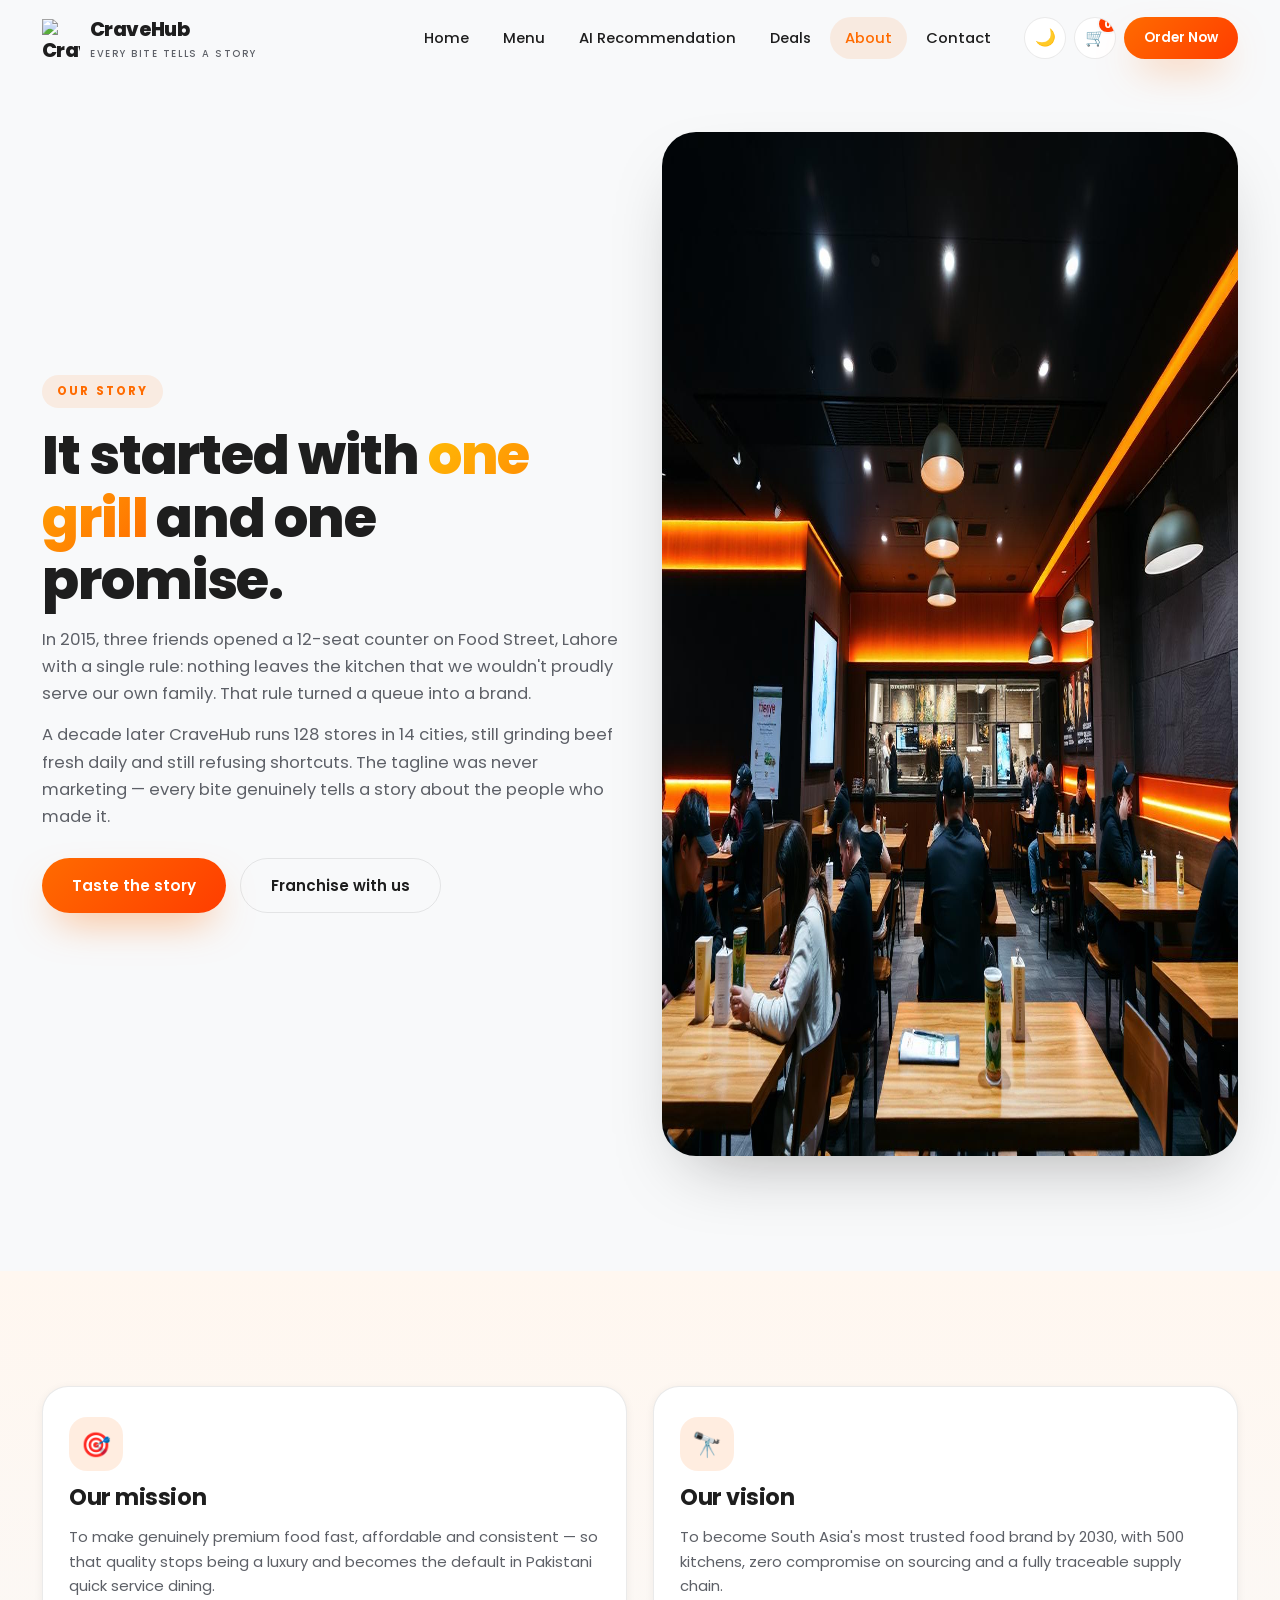
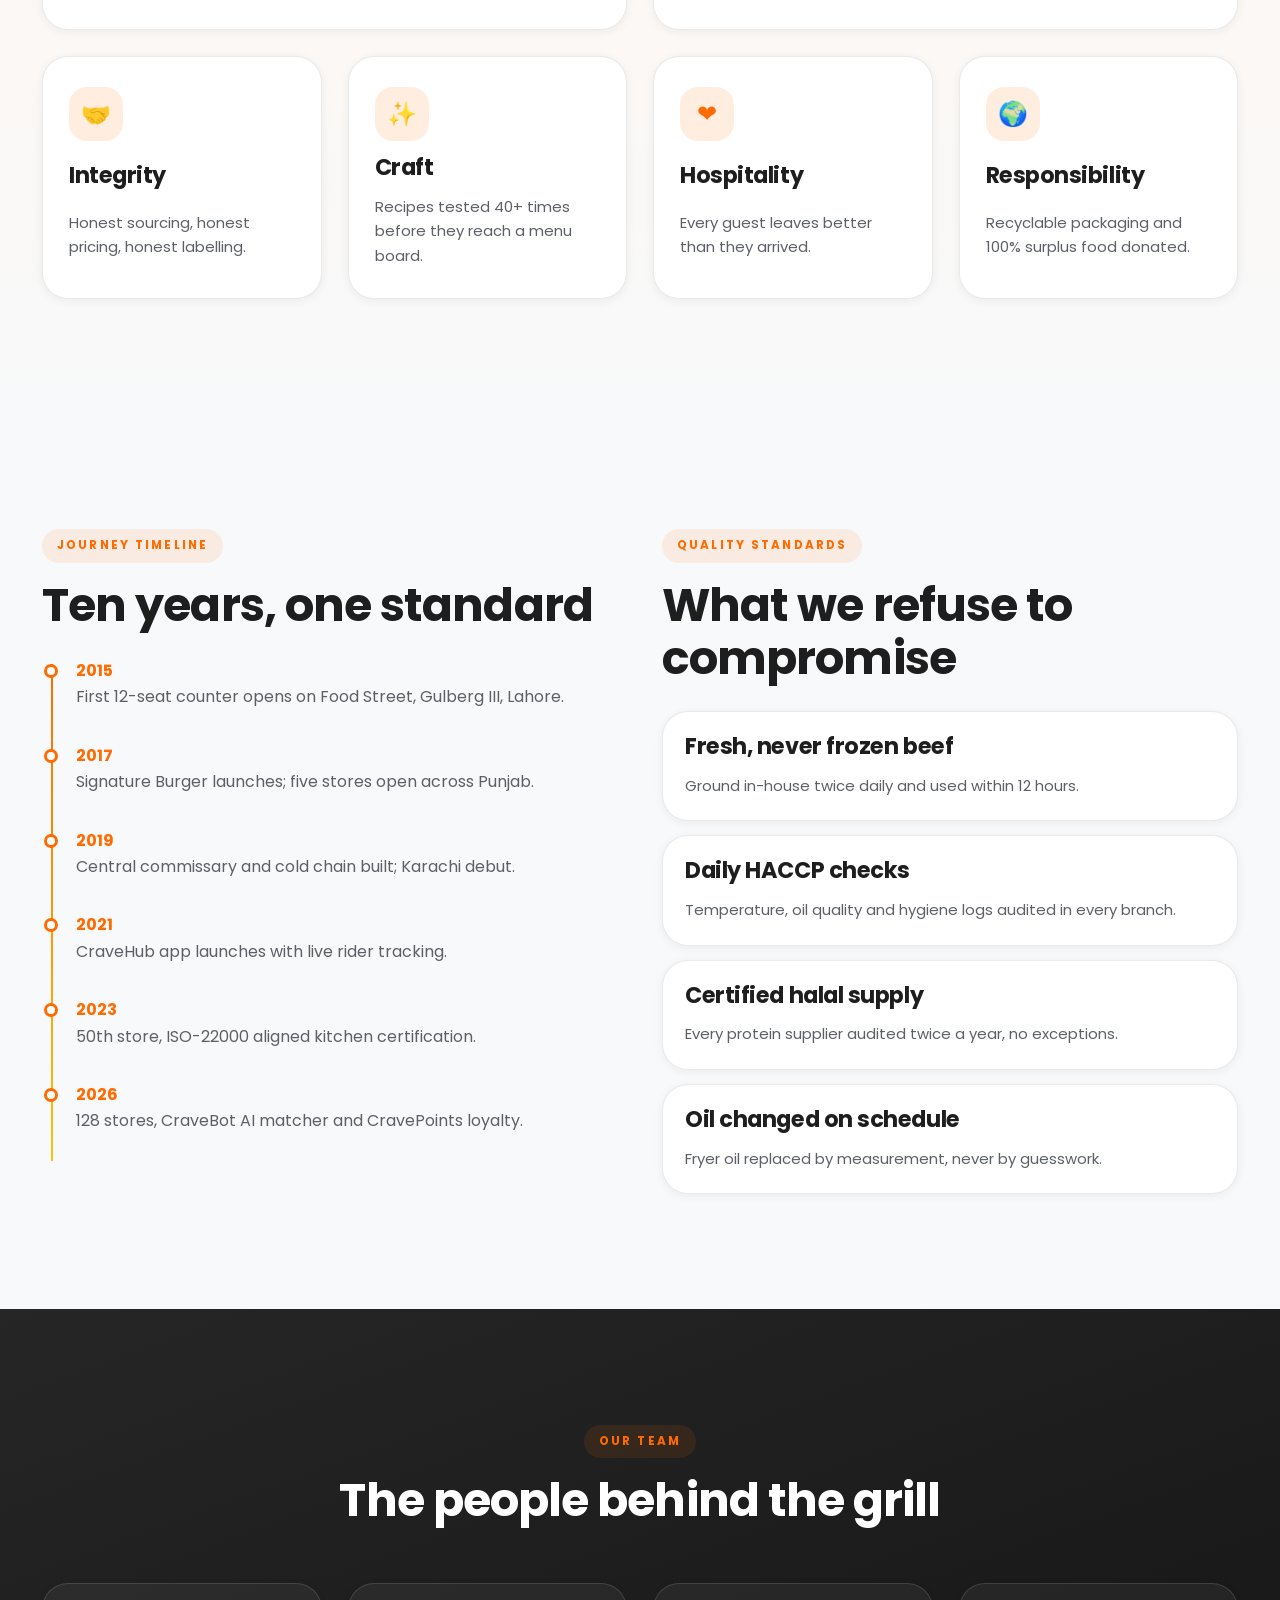
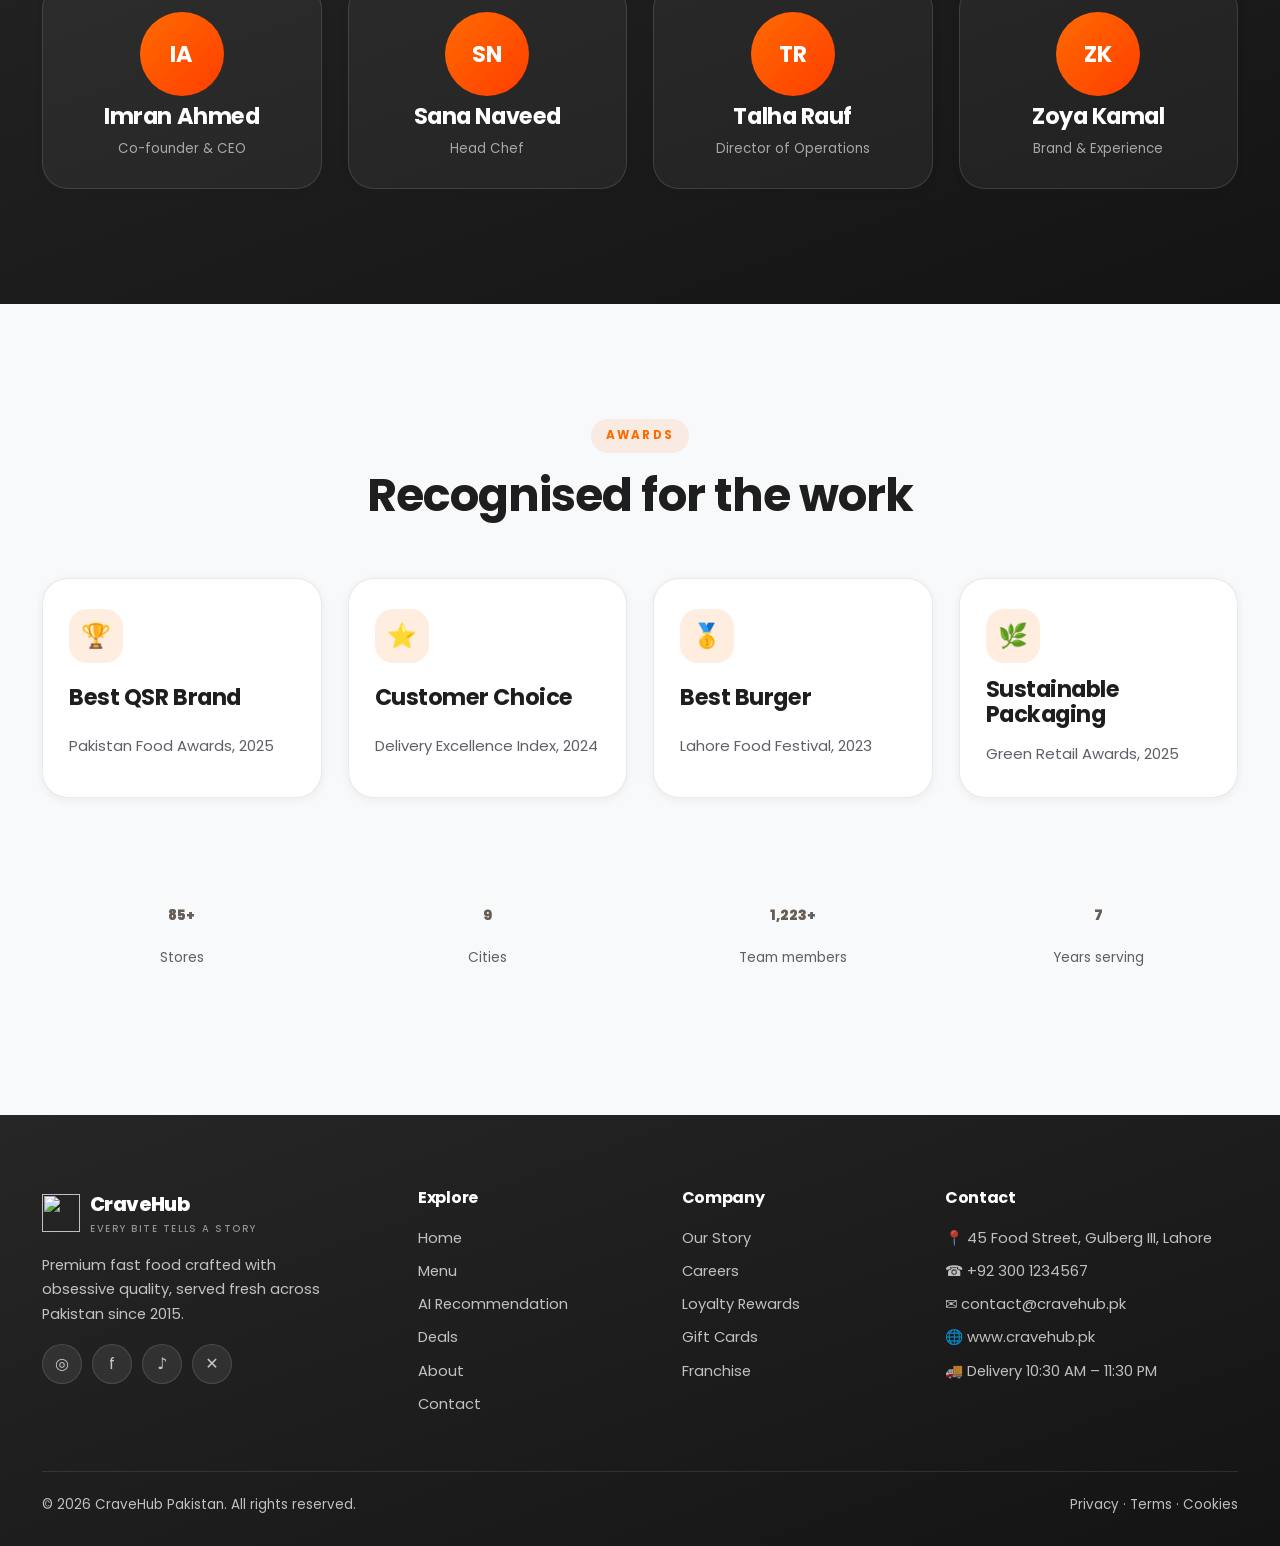
==== public/cravehub/about.html @ 2e431881 "Work in progress" ====
<!DOCTYPE html>
<html lang="en" data-theme="light">
<head>
<meta charset="utf-8">
<meta name="viewport" content="width=device-width, initial-scale=1">
<title>About CraveHub — Our Story, Mission and Team</title>
<meta name="description" content="From one Lahore kitchen in 2015 to 128 stores nationwide. Discover the CraveHub story, mission, core values, leadership team, milestones and quality standards.">
<meta name="theme-color" content="#FF6B00">
<meta property="og:title" content="About CraveHub — Every Bite Tells a Story">
<meta property="og:description" content="The people, standards and milestones behind Pakistan's premium fast-food brand.">
<meta property="og:type" content="website">
<meta name="twitter:card" content="summary_large_image">
<link rel="icon" href="img/logo.png" type="image/png">
<link rel="preconnect" href="https://fonts.googleapis.com">
<link rel="preconnect" href="https://fonts.gstatic.com" crossorigin>
<link href="https://fonts.googleapis.com/css2?family=Poppins:wght@300;400;500;600;700;800&display=swap" rel="stylesheet">
<link rel="stylesheet" href="style.css">
</head>
<body>
<a class="skip-link" href="#main">Skip to content</a>
<div class="loader" id="loader"><div style="display:grid;place-items:center"><img class="loader__logo" src="img/logo.png" alt="CraveHub" width="76" height="76"><div class="loader__bar"><i></i></div><p class="loader__txt">Our story</p></div></div>

<header id="site-header"></header>

<main id="main">
  <section class="section" style="padding-top:calc(var(--nav-h) + 56px)">
    <div class="container">
      <div class="grid grid-2" style="align-items:center;gap:44px">
        <div class="reveal">
          <span class="eyebrow">Our story</span>
          <h1 style="font-size:clamp(2.1rem,4.6vw,3.4rem)">It started with <span class="text-grad">one grill</span> and one promise.</h1>
          <p class="sec-sub">In 2015, three friends opened a 12-seat counter on Food Street, Lahore with a single rule: nothing leaves the kitchen that we wouldn't proudly serve our own family. That rule turned a queue into a brand.</p>
          <p class="sec-sub">A decade later CraveHub runs 128 stores in 14 cities, still grinding beef fresh daily and still refusing shortcuts. The tagline was never marketing — every bite genuinely tells a story about the people who made it.</p>
          <div class="hero__cta" style="margin-top:28px">
            <a class="btn btn--primary" href="menu.html">Taste the story</a>
            <a class="btn btn--ghost" href="contact.html">Franchise with us</a>
          </div>
        </div>
        <div class="reveal" data-delay="1"><img src="img/store.jpg" alt="CraveHub restaurant interior in Lahore" loading="lazy" width="1536" height="1024" style="border-radius:var(--r-xl);box-shadow:var(--shadow-lg)"></div>
      </div>
    </div>
  </section>

  <section class="section section--tint">
    <div class="container">
      <div class="grid grid-2">
        <article class="card feature reveal"><span class="icon-box">🎯</span><h3>Our mission</h3><p>To make genuinely premium food fast, affordable and consistent — so that quality stops being a luxury and becomes the default in Pakistani quick service dining.</p></article>
        <article class="card feature reveal" data-delay="1"><span class="icon-box">🔭</span><h3>Our vision</h3><p>To become South Asia's most trusted food brand by 2030, with 500 kitchens, zero compromise on sourcing and a fully traceable supply chain.</p></article>
      </div>
      <div class="grid grid-4" style="margin-top:26px">
        <article class="card feature reveal"><span class="icon-box">🤝</span><h3>Integrity</h3><p>Honest sourcing, honest pricing, honest labelling.</p></article>
        <article class="card feature reveal" data-delay="1"><span class="icon-box">✨</span><h3>Craft</h3><p>Recipes tested 40+ times before they reach a menu board.</p></article>
        <article class="card feature reveal" data-delay="2"><span class="icon-box">❤️</span><h3>Hospitality</h3><p>Every guest leaves better than they arrived.</p></article>
        <article class="card feature reveal" data-delay="3"><span class="icon-box">🌍</span><h3>Responsibility</h3><p>Recyclable packaging and 100% surplus food donated.</p></article>
      </div>
    </div>
  </section>

  <section class="section">
    <div class="container">
      <div class="grid grid-2" style="gap:44px">
        <div class="reveal">
          <span class="eyebrow">Journey timeline</span>
          <h2>Ten years, one standard</h2>
          <ul class="timeline" style="margin-top:26px">
            <li><b>2015</b><p style="color:var(--text-soft)">First 12-seat counter opens on Food Street, Gulberg III, Lahore.</p></li>
            <li><b>2017</b><p style="color:var(--text-soft)">Signature Burger launches; five stores open across Punjab.</p></li>
            <li><b>2019</b><p style="color:var(--text-soft)">Central commissary and cold chain built; Karachi debut.</p></li>
            <li><b>2021</b><p style="color:var(--text-soft)">CraveHub app launches with live rider tracking.</p></li>
            <li><b>2023</b><p style="color:var(--text-soft)">50th store, ISO-22000 aligned kitchen certification.</p></li>
            <li><b>2026</b><p style="color:var(--text-soft)">128 stores, CraveBot AI matcher and CravePoints loyalty.</p></li>
          </ul>
        </div>
        <div class="reveal" data-delay="1">
          <span class="eyebrow">Quality standards</span>
          <h2>What we refuse to compromise</h2>
          <div class="grid" style="margin-top:26px;gap:14px">
            <div class="card feature" style="padding:22px"><h3>Fresh, never frozen beef</h3><p>Ground in-house twice daily and used within 12 hours.</p></div>
            <div class="card feature" style="padding:22px"><h3>Daily HACCP checks</h3><p>Temperature, oil quality and hygiene logs audited in every branch.</p></div>
            <div class="card feature" style="padding:22px"><h3>Certified halal supply</h3><p>Every protein supplier audited twice a year, no exceptions.</p></div>
            <div class="card feature" style="padding:22px"><h3>Oil changed on schedule</h3><p>Fryer oil replaced by measurement, never by guesswork.</p></div>
          </div>
        </div>
      </div>
    </div>
  </section>

  <section class="section section--dark">
    <div class="container">
      <div class="sec-head reveal"><span class="eyebrow">Our team</span><h2 style="color:#fff">The people behind the grill</h2></div>
      <div class="grid grid-4">
        <article class="card team-card reveal" style="background:rgba(255,255,255,0.05);border-color:rgba(255,255,255,0.12);color:#fff"><span class="avatar">IA</span><h3>Imran Ahmed</h3><small style="color:rgba(255,255,255,0.6)">Co-founder & CEO</small></article>
        <article class="card team-card reveal" data-delay="1" style="background:rgba(255,255,255,0.05);border-color:rgba(255,255,255,0.12);color:#fff"><span class="avatar">SN</span><h3>Sana Naveed</h3><small style="color:rgba(255,255,255,0.6)">Head Chef</small></article>
        <article class="card team-card reveal" data-delay="2" style="background:rgba(255,255,255,0.05);border-color:rgba(255,255,255,0.12);color:#fff"><span class="avatar">TR</span><h3>Talha Rauf</h3><small style="color:rgba(255,255,255,0.6)">Director of Operations</small></article>
        <article class="card team-card reveal" data-delay="3" style="background:rgba(255,255,255,0.05);border-color:rgba(255,255,255,0.12);color:#fff"><span class="avatar">ZK</span><h3>Zoya Kamal</h3><small style="color:rgba(255,255,255,0.6)">Brand & Experience</small></article>
      </div>
    </div>
  </section>

  <section class="section">
    <div class="container">
      <div class="sec-head reveal"><span class="eyebrow">Awards</span><h2>Recognised for the work</h2></div>
      <div class="grid grid-4">
        <div class="card feature reveal"><span class="icon-box">🏆</span><h3>Best QSR Brand</h3><p>Pakistan Food Awards, 2025</p></div>
        <div class="card feature reveal" data-delay="1"><span class="icon-box">⭐</span><h3>Customer Choice</h3><p>Delivery Excellence Index, 2024</p></div>
        <div class="card feature reveal" data-delay="2"><span class="icon-box">🥇</span><h3>Best Burger</h3><p>Lahore Food Festival, 2023</p></div>
        <div class="card feature reveal" data-delay="3"><span class="icon-box">🌿</span><h3>Sustainable Packaging</h3><p>Green Retail Awards, 2025</p></div>
      </div>
      <div class="grid grid-4" style="margin-top:34px">
        <div class="stat reveal"><b><span data-count="128" data-suffix="+">0</span></b><span>Stores</span></div>
        <div class="stat reveal" data-delay="1"><b><span data-count="14">0</span></b><span>Cities</span></div>
        <div class="stat reveal" data-delay="2"><b><span data-count="1850" data-suffix="+">0</span></b><span>Team members</span></div>
        <div class="stat reveal" data-delay="3"><b><span data-count="11">0</span></b><span>Years serving</span></div>
      </div>
    </div>
  </section>
</main>

<div id="site-footer"></div>
<button class="to-top" id="to-top" aria-label="Back to top">↑</button>
<div id="toast-stack"></div>
<script src="script.js"></script>
</body>
</html>
---- public/cravehub/style.css ----
/* =============================================================
   CraveHub — Global Stylesheet
   Brand: #FF6B00 primary · #FFC107 secondary · #1E1E1E dark
   Sections: 1 Tokens · 2 Reset · 3 Layout · 4 Components
             5 Nav/Footer · 6 Pages · 7 Animations · 8 Responsive
   ============================================================= */

/* ---------- 1. Design tokens ---------- */
:root {
  --primary: #ff6b00;
  --secondary: #ffc107;
  --accent: #ff3d00;
  --dark: #1e1e1e;
  --white: #ffffff;
  --bg: #f8f9fa;

  --surface: #ffffff;
  --surface-2: #ffffff;
  --text: #1e1e1e;
  --text-soft: #5d6067;
  --border: rgba(30, 30, 30, 0.09);
  --glass: rgba(255, 255, 255, 0.62);
  --glass-brd: rgba(255, 255, 255, 0.7);

  --grad-primary: linear-gradient(135deg, #ff6b00 0%, #ff3d00 100%);
  --grad-warm: linear-gradient(135deg, #ffc107 0%, #ff6b00 100%);
  --grad-dark: linear-gradient(160deg, #262626 0%, #141414 100%);
  --grad-soft: linear-gradient(180deg, #fff7f0 0%, #f8f9fa 100%);

  --shadow-sm: 0 2px 10px rgba(30, 30, 30, 0.06);
  --shadow-md: 0 14px 34px -14px rgba(30, 30, 30, 0.22);
  --shadow-lg: 0 30px 70px -28px rgba(30, 30, 30, 0.35);
  --shadow-glow: 0 18px 40px -14px rgba(255, 107, 0, 0.55);

  --r-sm: 10px;
  --r-md: 18px;
  --r-lg: 26px;
  --r-xl: 34px;
  --r-pill: 999px;

  --ease: cubic-bezier(0.22, 1, 0.36, 1);
  --t: 0.35s var(--ease);
  --max: 1240px;
  --nav-h: 76px;
}

html[data-theme="dark"] {
  --bg: #121212;
  --surface: #1c1c1c;
  --surface-2: #232323;
  --text: #f4f4f5;
  --text-soft: #a5a7ad;
  --border: rgba(255, 255, 255, 0.1);
  --glass: rgba(32, 32, 32, 0.6);
  --glass-brd: rgba(255, 255, 255, 0.12);
  --grad-soft: linear-gradient(180deg, #1d1712 0%, #121212 100%);
  --shadow-md: 0 14px 34px -14px rgba(0, 0, 0, 0.7);
  --shadow-lg: 0 30px 70px -28px rgba(0, 0, 0, 0.8);
}

/* ---------- 2. Reset & base ---------- */
*,
*::before,
*::after { box-sizing: border-box; }

* { margin: 0; padding: 0; }

html {
  scroll-behavior: smooth;
  scroll-padding-top: calc(var(--nav-h) + 16px);
  -webkit-text-size-adjust: 100%;
}

body {
  font-family: "Poppins", system-ui, -apple-system, "Segoe UI", sans-serif;
  background: var(--bg);
  color: var(--text);
  line-height: 1.65;
  font-size: 16px;
  overflow-x: hidden;
  transition: background var(--t), color var(--t);
}

img { max-width: 100%; display: block; }
a { color: inherit; text-decoration: none; }
button, input, select, textarea { font: inherit; color: inherit; }
ul { list-style: none; }

h1, h2, h3, h4 { line-height: 1.15; font-weight: 700; letter-spacing: -0.02em; }
h1 { font-size: clamp(2.4rem, 6vw, 4.4rem); font-weight: 800; }
h2 { font-size: clamp(1.9rem, 3.6vw, 2.9rem); }
h3 { font-size: clamp(1.15rem, 2vw, 1.4rem); }

::selection { background: var(--primary); color: #fff; }

:focus-visible {
  outline: 3px solid var(--primary);
  outline-offset: 3px;
  border-radius: 6px;
}

.skip-link {
  position: absolute; left: 12px; top: -70px; z-index: 200;
  background: var(--primary); color: #fff; padding: 10px 18px;
  border-radius: var(--r-pill); transition: top var(--t);
}
.skip-link:focus { top: 12px; }

/* ---------- 3. Layout helpers ---------- */
.container { width: 100%; max-width: var(--max); margin-inline: auto; padding-inline: 22px; }
.section { padding: clamp(64px, 9vw, 116px) 0; }
.section--tint { background: var(--grad-soft); }
.section--dark { background: var(--grad-dark); color: #fff; }
.section--dark .sec-sub, .section--dark p { color: rgba(255, 255, 255, 0.72); }

.sec-head { max-width: 680px; margin: 0 auto clamp(34px, 5vw, 56px); text-align: center; }
.sec-head--left { margin-inline: 0; text-align: left; }
.eyebrow {
  display: inline-flex; align-items: center; gap: 8px;
  font-size: 0.74rem; font-weight: 700; letter-spacing: 0.18em; text-transform: uppercase;
  color: var(--primary); background: rgba(255, 107, 0, 0.1);
  padding: 7px 15px; border-radius: var(--r-pill); margin-bottom: 16px;
}
.sec-sub { color: var(--text-soft); margin-top: 14px; font-size: 1.03rem; }

.grid { display: grid; gap: 26px; }
.grid-2 { grid-template-columns: repeat(auto-fit, minmax(320px, 1fr)); }
.grid-3 { grid-template-columns: repeat(auto-fill, minmax(290px, 1fr)); }
.grid-4 { grid-template-columns: repeat(auto-fill, minmax(230px, 1fr)); }

.text-grad {
  background: var(--grad-warm);
  -webkit-background-clip: text; background-clip: text; color: transparent;
}

/* ---------- 4. Components ---------- */
/* Buttons */
.btn {
  position: relative; overflow: hidden;
  display: inline-flex; align-items: center; justify-content: center; gap: 10px;
  padding: 14px 30px; border: 0; border-radius: var(--r-pill);
  font-weight: 600; font-size: 0.95rem; cursor: pointer;
  transition: transform var(--t), box-shadow var(--t), background var(--t), color var(--t);
  will-change: transform;
}
.btn:hover { transform: translateY(-3px); }
.btn:active { transform: translateY(-1px) scale(0.99); }
.btn--primary { background: var(--grad-primary); color: #fff; box-shadow: var(--shadow-glow); }
.btn--primary:hover { box-shadow: 0 24px 50px -16px rgba(255, 107, 0, 0.68); }
.btn--ghost { background: transparent; color: var(--text); border: 1.5px solid var(--border); }
.btn--ghost:hover { border-color: var(--primary); color: var(--primary); }
.btn--glass {
  background: rgba(255, 255, 255, 0.14); color: #fff;
  border: 1.5px solid rgba(255, 255, 255, 0.4); backdrop-filter: blur(14px);
}
.btn--glass:hover { background: rgba(255, 255, 255, 0.26); }
.btn--dark { background: var(--dark); color: #fff; }
.btn--sm { padding: 10px 20px; font-size: 0.84rem; }
.btn--block { width: 100%; }

.ripple {
  position: absolute; border-radius: 50%; transform: scale(0);
  background: rgba(255, 255, 255, 0.45); pointer-events: none;
  animation: ripple 0.65s linear;
}
.btn--ghost .ripple { background: rgba(255, 107, 0, 0.25); }
@keyframes ripple { to { transform: scale(3.2); opacity: 0; } }

/* Cards */
.card {
  background: var(--surface); border: 1px solid var(--border);
  border-radius: var(--r-lg); box-shadow: var(--shadow-sm);
  transition: transform var(--t), box-shadow var(--t), border-color var(--t);
}
.card:hover { transform: translateY(-8px); box-shadow: var(--shadow-lg); border-color: rgba(255, 107, 0, 0.35); }

.glass {
  background: var(--glass); border: 1px solid var(--glass-brd);
  backdrop-filter: blur(18px) saturate(160%);
  -webkit-backdrop-filter: blur(18px) saturate(160%);
  border-radius: var(--r-lg); box-shadow: var(--shadow-md);
}

.icon-box {
  width: 54px; height: 54px; border-radius: var(--r-md);
  display: grid; place-items: center; font-size: 1.5rem;
  background: rgba(255, 107, 0, 0.12); color: var(--primary);
  transition: transform var(--t), background var(--t), color var(--t);
}
.card:hover .icon-box { transform: rotate(-8deg) scale(1.08); background: var(--grad-primary); color: #fff; }

.chip {
  display: inline-block; padding: 5px 13px; border-radius: var(--r-pill);
  font-size: 0.72rem; font-weight: 700; letter-spacing: 0.05em; text-transform: uppercase;
  background: rgba(255, 193, 7, 0.18); color: #a06b00;
}
html[data-theme="dark"] .chip { color: var(--secondary); }
.chip--hot { background: rgba(255, 61, 0, 0.14); color: var(--accent); }

/* Food card */
.food-card { overflow: hidden; display: flex; flex-direction: column; }
.food-card__media { position: relative; aspect-ratio: 4 / 3; overflow: hidden; background: var(--surface-2); }
.food-card__media img { width: 100%; height: 100%; object-fit: cover; transition: transform 0.8s var(--ease); }
.food-card:hover .food-card__media img { transform: scale(1.1) rotate(1deg); }
.food-card__media::after {
  content: ""; position: absolute; inset: 0; opacity: 0; transition: opacity var(--t);
  background: linear-gradient(180deg, rgba(255, 107, 0, 0) 40%, rgba(255, 61, 0, 0.5) 100%);
}
.food-card:hover .food-card__media::after { opacity: 1; }
.food-card__tag { position: absolute; top: 14px; left: 14px; z-index: 2; }
.food-card__quick {
  position: absolute; inset-inline: 14px; bottom: 14px; z-index: 2;
  transform: translateY(140%); opacity: 0; transition: all var(--t);
}
.food-card:hover .food-card__quick,
.food-card:focus-within .food-card__quick { transform: translateY(0); opacity: 1; }
.food-card__body { padding: 20px 20px 22px; display: flex; flex-direction: column; gap: 10px; flex: 1; }
.food-card__top { display: flex; justify-content: space-between; align-items: start; gap: 12px; }
.food-card__desc { color: var(--text-soft); font-size: 0.9rem; flex: 1; }
.price { font-weight: 800; color: var(--primary); font-size: 1.12rem; white-space: nowrap; }
.stars { color: var(--secondary); font-size: 0.85rem; letter-spacing: 1px; }
.stars span { color: var(--text-soft); margin-left: 6px; letter-spacing: 0; }

/* Forms */
.field { display: flex; flex-direction: column; gap: 7px; margin-bottom: 16px; }
.field label { font-size: 0.85rem; font-weight: 600; }
.input, select.input, textarea.input {
  width: 100%; padding: 13px 16px; border-radius: var(--r-md);
  border: 1.5px solid var(--border); background: var(--surface-2);
  transition: border-color var(--t), box-shadow var(--t);
}
.input:focus {
  outline: none; border-color: var(--primary);
  box-shadow: 0 0 0 4px rgba(255, 107, 0, 0.15);
}
textarea.input { resize: vertical; min-height: 130px; }
.error-msg { color: var(--accent); font-size: 0.78rem; min-height: 16px; }
.input.is-invalid { border-color: var(--accent); }

.form-note { font-size: 0.85rem; color: var(--text-soft); }

/* Newsletter */
.newsletter-form { display: flex; gap: 10px; flex-wrap: wrap; }
.newsletter-form .input { flex: 1 1 240px; }

/* Toast */
#toast-stack {
  position: fixed; right: 20px; bottom: 92px; z-index: 120;
  display: flex; flex-direction: column; gap: 10px; pointer-events: none;
}
.toast {
  background: var(--dark); color: #fff; padding: 13px 20px; border-radius: var(--r-pill);
  box-shadow: var(--shadow-lg); font-size: 0.88rem; font-weight: 500;
  animation: toastIn 0.4s var(--ease);
}
.toast--ok { background: var(--grad-primary); }
@keyframes toastIn { from { opacity: 0; transform: translateY(18px) scale(0.95); } }

/* ---------- 5. Nav & footer ---------- */
.loader {
  position: fixed; inset: 0; z-index: 999; display: grid; place-items: center;
  background: var(--grad-dark); transition: opacity 0.6s ease, visibility 0.6s;
}
.loader.is-done { opacity: 0; visibility: hidden; }
.loader__logo { width: 76px; animation: pulseLogo 1.3s ease-in-out infinite; }
.loader__bar { width: 180px; height: 4px; border-radius: 4px; background: rgba(255, 255, 255, 0.16); overflow: hidden; margin-top: 22px; }
.loader__bar i { display: block; height: 100%; width: 40%; background: var(--grad-warm); animation: slide 1.1s ease-in-out infinite; }
.loader__txt { color: rgba(255, 255, 255, 0.62); font-size: 0.78rem; letter-spacing: 0.3em; text-transform: uppercase; margin-top: 16px; }
@keyframes pulseLogo { 50% { transform: scale(1.12); } }
@keyframes slide { 0% { transform: translateX(-120%); } 100% { transform: translateX(320%); } }

.nav {
  position: fixed; inset-inline: 0; top: 0; z-index: 90; height: var(--nav-h);
  display: flex; align-items: center;
  transition: background var(--t), box-shadow var(--t), height var(--t);
}
.nav.is-stuck {
  background: var(--glass); backdrop-filter: blur(20px) saturate(170%);
  -webkit-backdrop-filter: blur(20px) saturate(170%);
  box-shadow: var(--shadow-sm); border-bottom: 1px solid var(--border);
}
.nav__inner { display: flex; align-items: center; gap: 18px; width: 100%; }
.brand { display: flex; align-items: center; gap: 10px; font-weight: 800; font-size: 1.22rem; letter-spacing: -0.03em; }
.brand img { width: 38px; height: 38px; transition: transform var(--t); }
.brand:hover img { transform: rotate(-12deg) scale(1.08); }
.brand small { display: block; font-size: 0.6rem; font-weight: 500; letter-spacing: 0.16em; text-transform: uppercase; color: var(--text-soft); }

.nav__links { display: flex; align-items: center; gap: 4px; margin-left: auto; }
.nav__links a {
  position: relative; padding: 9px 15px; border-radius: var(--r-pill);
  font-size: 0.92rem; font-weight: 500; transition: color var(--t), background var(--t);
}
.nav__links a::after {
  content: ""; position: absolute; left: 15px; right: 15px; bottom: 4px; height: 2px;
  background: var(--grad-primary); border-radius: 2px;
  transform: scaleX(0); transform-origin: right; transition: transform var(--t);
}
.nav__links a:hover::after { transform: scaleX(1); transform-origin: left; }
.nav__links a.is-active { color: var(--primary); background: rgba(255, 107, 0, 0.1); }

.nav__tools { display: flex; align-items: center; gap: 8px; }
.icon-btn {
  width: 42px; height: 42px; border-radius: 50%; border: 1px solid var(--border);
  background: var(--surface); display: grid; place-items: center; cursor: pointer;
  font-size: 1.05rem; transition: all var(--t); position: relative; overflow: hidden;
}
.icon-btn:hover { color: var(--primary); border-color: var(--primary); transform: translateY(-2px); }
.cart-count {
  position: absolute; top: -4px; right: -4px; min-width: 20px; height: 20px; padding: 0 5px;
  border-radius: var(--r-pill); background: var(--accent); color: #fff;
  font-size: 0.68rem; font-weight: 700; display: grid; place-items: center;
  border: 2px solid var(--bg);
}
.cart-count.pop { animation: pop 0.4s var(--ease); }
@keyframes pop { 40% { transform: scale(1.5); } }

.burger { display: none; }
.nav__mobile {
  position: fixed; top: var(--nav-h); inset-inline: 12px; z-index: 89; padding: 14px;
  display: none; flex-direction: column; gap: 4px;
  opacity: 0; transform: translateY(-14px); pointer-events: none; transition: all var(--t);
}
.nav__mobile.is-open { opacity: 1; transform: translateY(0); pointer-events: auto; }
.nav__mobile a { padding: 12px 16px; border-radius: var(--r-md); font-weight: 500; }
.nav__mobile a.is-active { background: rgba(255, 107, 0, 0.12); color: var(--primary); }

.footer { background: var(--grad-dark); color: rgba(255, 255, 255, 0.72); padding: 74px 0 30px; }
.footer h4 { color: #fff; font-size: 1rem; margin-bottom: 18px; }
.footer a { transition: color var(--t), padding-left var(--t); }
.footer a:hover { color: var(--secondary); padding-left: 5px; }
.footer__grid { display: grid; gap: 38px; grid-template-columns: 1.5fr 1fr 1fr 1.3fr; }
.footer__grid li { margin-bottom: 9px; font-size: 0.92rem; }
.footer .brand { color: #fff; }
.footer .brand small { color: rgba(255, 255, 255, 0.5); }
.socials { display: flex; gap: 10px; margin-top: 18px; }
.socials a {
  width: 40px; height: 40px; border-radius: 50%; display: grid; place-items: center;
  background: rgba(255, 255, 255, 0.08); border: 1px solid rgba(255, 255, 255, 0.12);
}
.socials a:hover { background: var(--grad-primary); color: #fff; transform: translateY(-3px); padding-left: 0; }
.footer__bottom {
  margin-top: 46px; padding-top: 22px; border-top: 1px solid rgba(255, 255, 255, 0.1);
  display: flex; justify-content: space-between; gap: 14px; flex-wrap: wrap; font-size: 0.84rem;
}

.to-top {
  position: fixed; right: 20px; bottom: 24px; z-index: 95;
  width: 48px; height: 48px; border-radius: 50%; border: 0; cursor: pointer;
  background: var(--grad-primary); color: #fff; box-shadow: var(--shadow-glow);
  opacity: 0; transform: translateY(20px); pointer-events: none; transition: all var(--t);
}
.to-top.is-visible { opacity: 1; transform: translateY(0); pointer-events: auto; }
.to-top:hover { transform: translateY(-4px); }

/* ---------- 6. Page sections ---------- */
/* Hero */
.hero {
  position: relative; min-height: 100svh; display: flex; align-items: center;
  padding-top: var(--nav-h); overflow: hidden; color: #fff;
}
.hero__bg { position: absolute; inset: 0; z-index: -2; }
.hero__bg img { width: 100%; height: 100%; object-fit: cover; animation: kenburns 22s ease-in-out infinite alternate; }
@keyframes kenburns { to { transform: scale(1.12); } }
.hero__bg::after {
  content: ""; position: absolute; inset: 0;
  background: linear-gradient(100deg, rgba(15, 15, 15, 0.94) 8%, rgba(20, 20, 20, 0.72) 48%, rgba(20, 20, 20, 0.2) 100%);
}
.hero__glow {
  position: absolute; z-index: -1; width: 520px; height: 520px; border-radius: 50%;
  background: radial-gradient(circle, rgba(255, 107, 0, 0.5), transparent 65%);
  filter: blur(30px); left: -140px; top: 12%; animation: float 9s ease-in-out infinite;
}
@keyframes float { 50% { transform: translate3d(30px, -34px, 0); } }
.hero__content { max-width: 640px; }
.hero h1 { color: #fff; }
.hero p.lead { font-size: clamp(1rem, 1.6vw, 1.16rem); color: rgba(255, 255, 255, 0.82); margin: 20px 0 32px; max-width: 520px; }
.hero__cta { display: flex; gap: 14px; flex-wrap: wrap; }
.hero__stats { display: flex; gap: 34px; flex-wrap: wrap; margin-top: 48px; }
.hero__stats b { display: block; font-size: 1.7rem; color: var(--secondary); }
.hero__stats span { font-size: 0.82rem; color: rgba(255, 255, 255, 0.66); }
.scroll-hint {
  position: absolute; bottom: 26px; left: 50%; transform: translateX(-50%);
  font-size: 0.72rem; letter-spacing: 0.22em; text-transform: uppercase;
  color: rgba(255, 255, 255, 0.6); display: grid; justify-items: center; gap: 8px;
}
.scroll-hint i { display: block; width: 1px; height: 34px; background: linear-gradient(var(--secondary), transparent); animation: bob 1.8s ease-in-out infinite; }
@keyframes bob { 50% { transform: translateY(8px); opacity: 0.4; } }

/* Marquee */
.marquee { background: var(--grad-primary); color: #fff; overflow: hidden; padding: 13px 0; }
.marquee__track { display: flex; gap: 46px; width: max-content; animation: marquee 26s linear infinite; }
.marquee span { font-weight: 600; letter-spacing: 0.08em; text-transform: uppercase; font-size: 0.82rem; white-space: nowrap; }
@keyframes marquee { to { transform: translateX(-50%); } }

/* Categories */
.cat-card { text-align: center; padding: 26px 16px; display: grid; gap: 12px; justify-items: center; }
.cat-card__img { width: 92px; height: 92px; border-radius: 50%; overflow: hidden; box-shadow: var(--shadow-md); }
.cat-card__img img { width: 100%; height: 100%; object-fit: cover; transition: transform 0.7s var(--ease); }
.cat-card:hover .cat-card__img img { transform: scale(1.16); }
.cat-card small { color: var(--text-soft); }

/* Feature / why */
.feature { padding: 30px 26px; display: grid; gap: 14px; }
.feature p { color: var(--text-soft); font-size: 0.93rem; }

/* Stats */
.stat { text-align: center; padding: 30px 16px; }
.stat b { display: block; font-size: clamp(2rem, 4.4vw, 3.1rem); font-weight: 800; background: var(--grad-warm); -webkit-background-clip: text; background-clip: text; color: transparent; }
.stat span { font-size: 0.86rem; color: var(--text-soft); }
.section--dark .stat span { color: rgba(255, 255, 255, 0.66); }

/* Testimonials slider */
.slider { position: relative; overflow: hidden; }
.slider__track { display: flex; transition: transform 0.6s var(--ease); }
.slide { min-width: 100%; padding: 8px; }
.quote { padding: 38px 34px; display: grid; gap: 16px; text-align: center; max-width: 760px; margin-inline: auto; }
.quote p { font-size: clamp(1rem, 1.9vw, 1.22rem); font-style: italic; }
.quote footer { display: grid; gap: 2px; justify-items: center; }
.avatar { width: 58px; height: 58px; border-radius: 50%; display: grid; place-items: center; background: var(--grad-primary); color: #fff; font-weight: 700; margin-inline: auto; }
.slider__nav { display: flex; gap: 10px; justify-content: center; margin-top: 24px; }
.dot { width: 9px; height: 9px; border-radius: 50%; border: 0; background: var(--border); cursor: pointer; transition: all var(--t); }
.dot.is-active { width: 30px; border-radius: var(--r-pill); background: var(--grad-primary); }

/* Gallery */
.gallery { display: grid; grid-template-columns: repeat(auto-fit, minmax(180px, 1fr)); gap: 14px; }
.gallery figure { position: relative; overflow: hidden; border-radius: var(--r-md); aspect-ratio: 1; }
.gallery img { width: 100%; height: 100%; object-fit: cover; transition: transform 0.8s var(--ease), filter var(--t); }
.gallery figure::after {
  content: attr(data-tag); position: absolute; inset: auto 0 0 0; padding: 14px;
  color: #fff; font-size: 0.82rem; font-weight: 600;
  background: linear-gradient(transparent, rgba(0, 0, 0, 0.75));
  opacity: 0; transform: translateY(12px); transition: all var(--t);
}
.gallery figure:hover img { transform: scale(1.12); filter: saturate(1.2); }
.gallery figure:hover::after { opacity: 1; transform: translateY(0); }
.gallery figure.wide { grid-column: span 2; aspect-ratio: 2 / 1; }

/* App promo */
.app-promo { display: grid; grid-template-columns: 1.1fr 0.9fr; gap: 44px; align-items: center; padding: clamp(30px, 5vw, 56px); border-radius: var(--r-xl); }
.store-badges { display: flex; gap: 12px; flex-wrap: wrap; margin-top: 26px; }
.phone-mock {
  border-radius: 34px; overflow: hidden; border: 8px solid var(--dark);
  box-shadow: var(--shadow-lg); transform: rotate(3deg); transition: transform 0.6s var(--ease);
}
.phone-mock:hover { transform: rotate(0) translateY(-8px); }

/* Menu page toolbar */
.toolbar { display: flex; gap: 14px; flex-wrap: wrap; align-items: center; justify-content: space-between; margin-bottom: 32px; }
.filters { display: flex; gap: 9px; flex-wrap: wrap; }
.filter {
  padding: 9px 19px; border-radius: var(--r-pill); border: 1.5px solid var(--border);
  background: var(--surface); cursor: pointer; font-size: 0.86rem; font-weight: 600;
  transition: all var(--t); position: relative; overflow: hidden;
}
.filter:hover { border-color: var(--primary); color: var(--primary); }
.filter.is-active { background: var(--grad-primary); color: #fff; border-color: transparent; box-shadow: var(--shadow-glow); }
.search-box { position: relative; min-width: 260px; flex: 1 1 260px; max-width: 380px; }
.search-box .input { padding-left: 42px; }
.search-box::before { content: "🔍"; position: absolute; left: 15px; top: 50%; transform: translateY(-50%); font-size: 0.9rem; z-index: 1; }
.empty-state { text-align: center; padding: 60px 20px; color: var(--text-soft); }

/* Modal */
.modal {
  position: fixed; inset: 0; z-index: 130; display: grid; place-items: center; padding: 20px;
  background: rgba(10, 10, 10, 0.62); backdrop-filter: blur(6px);
  opacity: 0; visibility: hidden; transition: all var(--t);
}
.modal.is-open { opacity: 1; visibility: visible; }
.modal__box {
  background: var(--surface); border-radius: var(--r-lg); max-width: 640px; width: 100%;
  overflow: hidden; display: grid; grid-template-columns: 1fr 1fr;
  transform: scale(0.94); transition: transform var(--t); box-shadow: var(--shadow-lg);
}
.modal.is-open .modal__box { transform: scale(1); }
.modal__box img { height: 100%; width: 100%; object-fit: cover; min-height: 260px; }
.modal__body { padding: 26px; display: grid; gap: 12px; align-content: start; }
.modal__close { position: absolute; top: 18px; right: 18px; }
.nutri { display: flex; gap: 8px; flex-wrap: wrap; }
.nutri span { font-size: 0.75rem; padding: 5px 11px; border-radius: var(--r-pill); background: var(--surface-2); border: 1px solid var(--border); }

/* AI page */
.ai-hero { position: relative; overflow: hidden; background: var(--grad-dark); color: #fff; padding: calc(var(--nav-h) + 70px) 0 80px; }
.ai-orb {
  position: absolute; width: 460px; height: 460px; border-radius: 50%; right: -100px; top: -80px;
  background: radial-gradient(circle, rgba(255, 107, 0, 0.55), transparent 62%); filter: blur(24px);
  animation: float 8s ease-in-out infinite;
}
.ai-grid-bg {
  position: absolute; inset: 0; opacity: 0.12;
  background-image: linear-gradient(rgba(255, 255, 255, 0.4) 1px, transparent 1px),
    linear-gradient(90deg, rgba(255, 255, 255, 0.4) 1px, transparent 1px);
  background-size: 54px 54px; mask-image: radial-gradient(circle at 50% 40%, #000, transparent 72%);
}
.bot-avatar {
  width: 88px; height: 88px; border-radius: 28px; display: grid; place-items: center; font-size: 2.2rem;
  background: var(--grad-primary); box-shadow: var(--shadow-glow); animation: pulseLogo 3s ease-in-out infinite;
}
.ai-form { display: grid; gap: 22px; padding: clamp(24px, 4vw, 40px); }
.opt-group { display: flex; gap: 10px; flex-wrap: wrap; }
.opt {
  padding: 11px 20px; border-radius: var(--r-pill); border: 1.5px solid var(--border);
  background: var(--surface); cursor: pointer; font-size: 0.88rem; font-weight: 600; transition: all var(--t);
}
.opt:hover { transform: translateY(-2px); border-color: var(--primary); }
.opt.is-active { background: var(--grad-primary); color: #fff; border-color: transparent; box-shadow: var(--shadow-glow); }
.range-row { display: flex; align-items: center; gap: 16px; }
input[type="range"] { flex: 1; accent-color: var(--primary); height: 6px; }
.ai-result { display: none; }
.ai-result.is-visible { display: block; animation: fadeUp 0.6s var(--ease); }
.result-card { display: grid; grid-template-columns: 0.85fr 1.15fr; overflow: hidden; }
.result-card img { width: 100%; height: 100%; object-fit: cover; min-height: 250px; }
.result-card__body { padding: clamp(22px, 3vw, 34px); display: grid; gap: 14px; align-content: start; }
.match-bar { height: 8px; border-radius: 8px; background: var(--surface-2); overflow: hidden; }
.match-bar i { display: block; height: 100%; width: 0; background: var(--grad-warm); transition: width 1.2s var(--ease); }
.reason-list { display: grid; gap: 8px; }
.reason-list li { display: flex; gap: 10px; font-size: 0.92rem; color: var(--text-soft); }
.reason-list li::before { content: "✦"; color: var(--primary); }

/* Deals */
.deal-card { overflow: hidden; display: grid; }
.deal-card__top { padding: 26px; background: var(--grad-primary); color: #fff; display: grid; gap: 6px; }
.deal-card__top.alt { background: var(--grad-warm); color: var(--dark); }
.deal-card__top.dark { background: var(--grad-dark); color: #fff; }
.deal-card__price { font-size: 2.1rem; font-weight: 800; }
.deal-card__price s { font-size: 1rem; opacity: 0.6; font-weight: 500; margin-left: 8px; }
.deal-card__body { padding: 24px; display: grid; gap: 14px; }
.deal-card__body ul { display: grid; gap: 7px; font-size: 0.9rem; color: var(--text-soft); }
.deal-card__body li::before { content: "✔"; color: var(--primary); margin-right: 9px; }
.countdown { display: flex; gap: 8px; }
.countdown div {
  flex: 1; text-align: center; padding: 9px 4px; border-radius: var(--r-sm);
  background: var(--surface-2); border: 1px solid var(--border);
}
.countdown b { display: block; font-size: 1.15rem; color: var(--primary); }
.countdown small { font-size: 0.62rem; text-transform: uppercase; letter-spacing: 0.1em; color: var(--text-soft); }

/* Timeline */
.timeline { position: relative; padding-left: 34px; }
.timeline::before { content: ""; position: absolute; left: 9px; top: 6px; bottom: 6px; width: 2px; background: linear-gradient(var(--primary), var(--secondary)); }
.timeline li { position: relative; padding-bottom: 32px; }
.timeline li::before {
  content: ""; position: absolute; left: -32px; top: 6px; width: 14px; height: 14px; border-radius: 50%;
  background: var(--surface); border: 3px solid var(--primary);
}
.timeline b { color: var(--primary); }

/* Team */
.team-card { text-align: center; padding: 28px 20px; display: grid; gap: 8px; justify-items: center; }
.team-card .avatar { width: 84px; height: 84px; font-size: 1.4rem; }
.team-card small { color: var(--text-soft); }

/* FAQ */
.faq { display: grid; gap: 12px; max-width: 820px; margin-inline: auto; }
.faq__item { border: 1px solid var(--border); border-radius: var(--r-md); background: var(--surface); overflow: hidden; }
.faq__q {
  width: 100%; text-align: left; padding: 18px 22px; background: none; border: 0; cursor: pointer;
  font-weight: 600; display: flex; justify-content: space-between; gap: 14px; align-items: center;
}
.faq__q i { font-style: normal; color: var(--primary); transition: transform var(--t); font-size: 1.3rem; }
.faq__item.is-open .faq__q i { transform: rotate(45deg); }
.faq__a { max-height: 0; overflow: hidden; transition: max-height 0.45s var(--ease); }
.faq__a p { padding: 0 22px 20px; color: var(--text-soft); font-size: 0.93rem; }

/* Contact */
.contact-grid { display: grid; grid-template-columns: 1.1fr 0.9fr; gap: 30px; align-items: start; }
.info-row { display: flex; gap: 15px; padding: 16px 0; border-bottom: 1px dashed var(--border); }
.info-row:last-child { border: 0; }
.info-row b { display: block; font-size: 0.94rem; }
.info-row span { color: var(--text-soft); font-size: 0.9rem; }
.map {
  position: relative; height: 320px; border-radius: var(--r-lg); overflow: hidden;
  background: linear-gradient(120deg, #dfe4ea, #f1f3f6); display: grid; place-items: center;
  border: 1px solid var(--border);
}
html[data-theme="dark"] .map { background: linear-gradient(120deg, #232323, #191919); }
.map::before {
  content: ""; position: absolute; inset: 0; opacity: 0.45;
  background-image: linear-gradient(var(--border) 1px, transparent 1px), linear-gradient(90deg, var(--border) 1px, transparent 1px);
  background-size: 40px 40px;
}
.map__pin { position: relative; text-align: center; }
.map__pin b { font-size: 2.4rem; display: block; animation: bob 2s ease-in-out infinite; }
.hours-row { display: flex; justify-content: space-between; padding: 9px 0; border-bottom: 1px dashed var(--border); font-size: 0.9rem; }
.hours-row:last-child { border: 0; }

/* CTA band */
.cta-band { border-radius: var(--r-xl); padding: clamp(34px, 5vw, 62px); text-align: center; background: var(--grad-primary); color: #fff; box-shadow: var(--shadow-glow); }
.cta-band h2 { color: #fff; }
.cta-band p { color: rgba(255, 255, 255, 0.85); margin: 12px auto 26px; max-width: 560px; }

/* ---------- 7. Animations ---------- */
.reveal { opacity: 0; transform: translateY(34px); transition: opacity 0.7s var(--ease), transform 0.7s var(--ease); }
.reveal.is-in { opacity: 1; transform: none; }
.reveal[data-delay="1"] { transition-delay: 0.08s; }
.reveal[data-delay="2"] { transition-delay: 0.16s; }
.reveal[data-delay="3"] { transition-delay: 0.24s; }
.reveal[data-delay="4"] { transition-delay: 0.32s; }
@keyframes fadeUp { from { opacity: 0; transform: translateY(26px); } }

@media (prefers-reduced-motion: reduce) {
  *, *::before, *::after { animation-duration: 0.01ms !important; animation-iteration-count: 1 !important; transition-duration: 0.01ms !important; }
  html { scroll-behavior: auto; }
  .reveal { opacity: 1; transform: none; }
}

/* ---------- 8. Responsive ---------- */
@media (max-width: 980px) {
  .app-promo, .contact-grid, .result-card, .modal__box { grid-template-columns: 1fr; }
  .footer__grid { grid-template-columns: 1fr 1fr; }
  .phone-mock { transform: none; }
}

@media (max-width: 820px) {
  .nav__links { display: none; }
  .burger { display: grid; }
  .nav__mobile { display: flex; }
  .hero { min-height: 92svh; }
  .gallery figure.wide { grid-column: span 1; aspect-ratio: 1; }
}

@media (max-width: 560px) {
  :root { --nav-h: 68px; }
  .container { padding-inline: 16px; }
  .hero__stats { gap: 22px; }
  .footer__grid { grid-template-columns: 1fr; }
  .brand small { display: none; }
  .toolbar { flex-direction: column; align-items: stretch; }
  .search-box { max-width: none; }
}
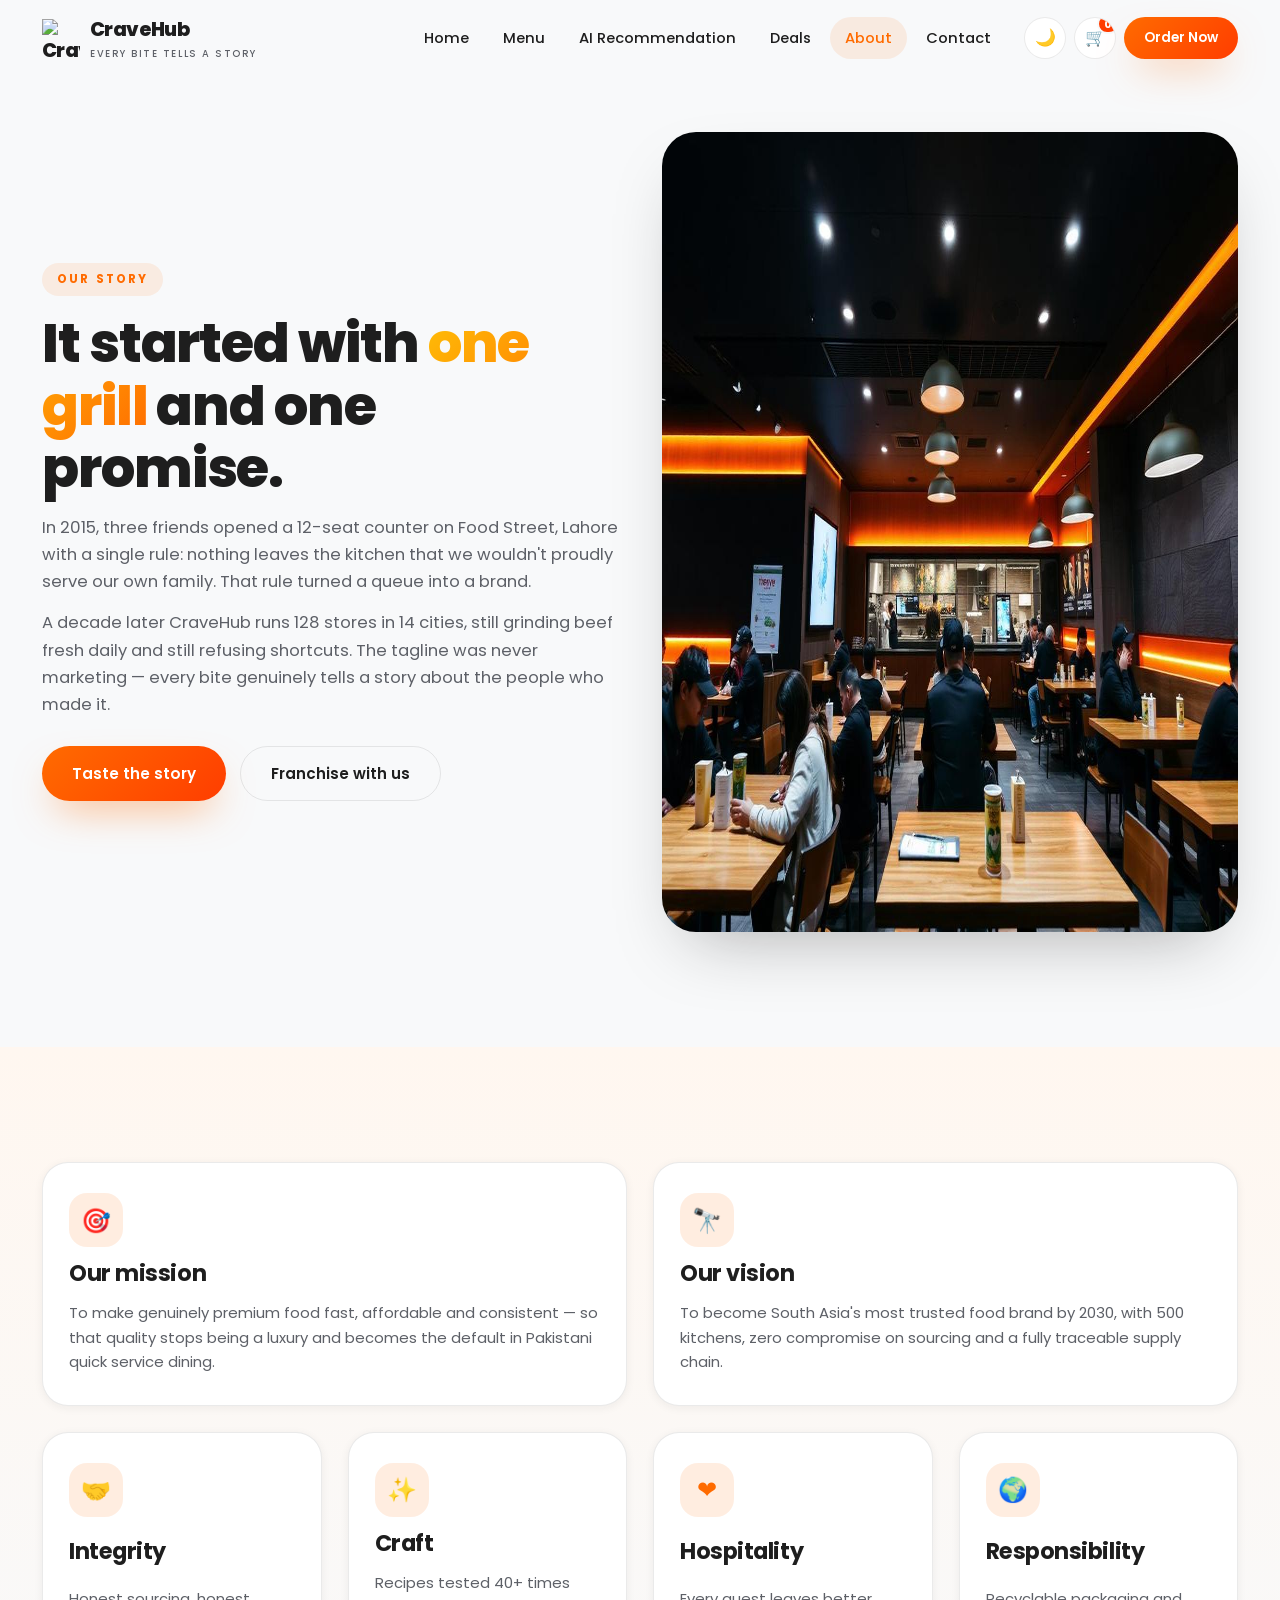
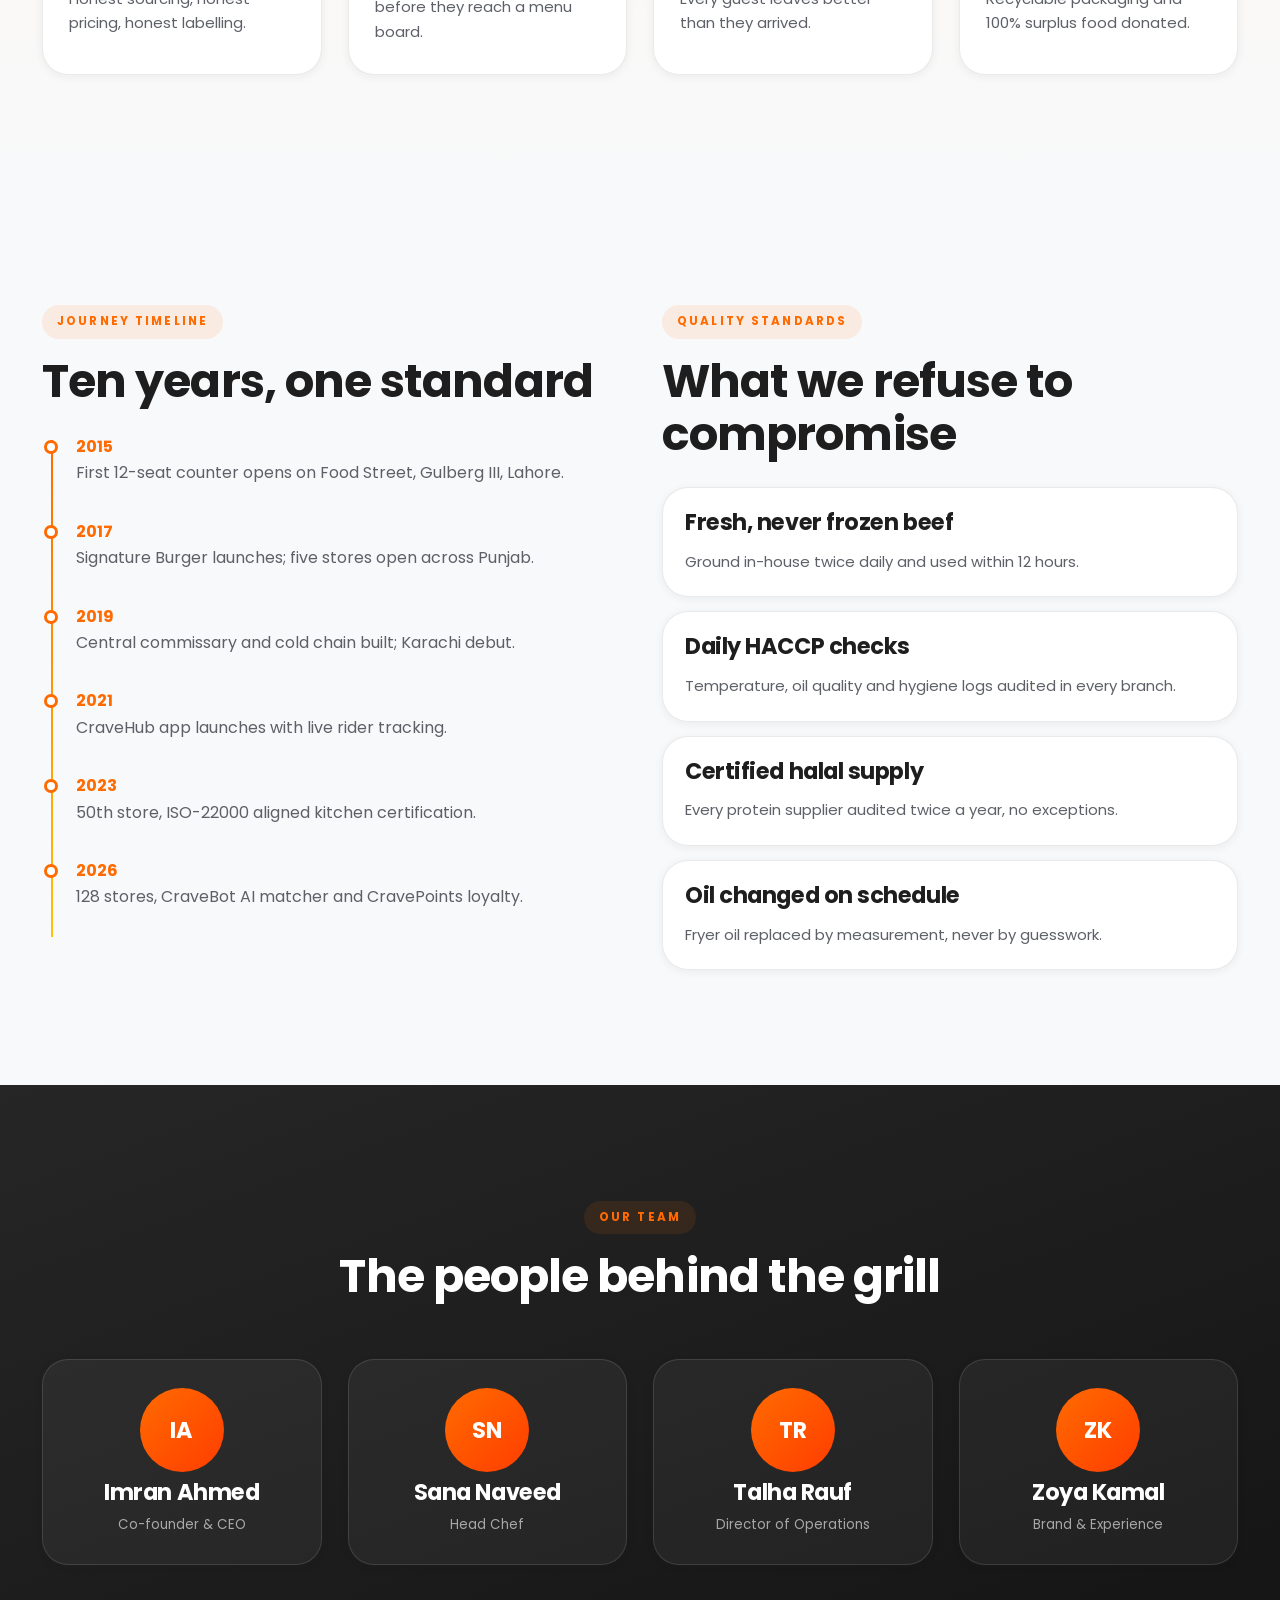
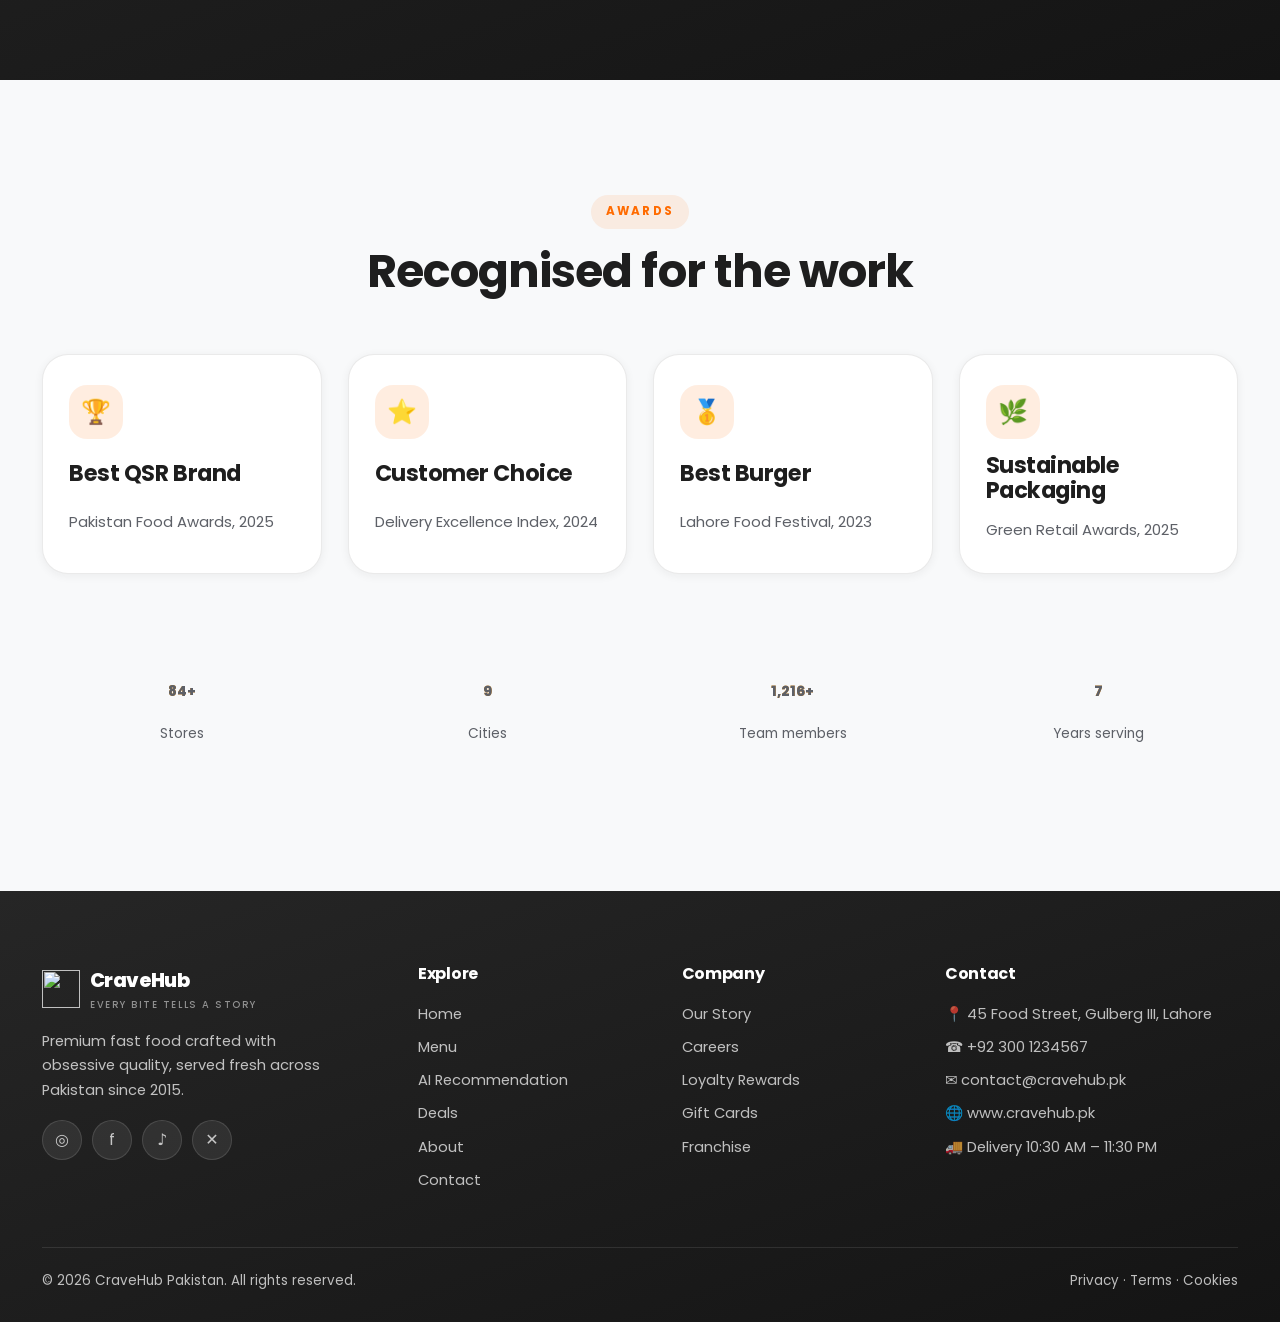
==== commit bdf9ef5b: "Changes" ====
--- a/public/cravehub/about.html
+++ b/public/cravehub/about.html
@@ -36,7 +36,7 @@
             <a class="btn btn--ghost" href="contact.html">Franchise with us</a>
           </div>
         </div>
-        <div class="reveal" data-delay="1"><img src="img/store.jpg" alt="CraveHub restaurant interior in Lahore" loading="lazy" width="1536" height="1024" style="border-radius:var(--r-xl);box-shadow:var(--shadow-lg)"></div>
+        <div class="reveal" data-delay="1"><img src="img/store.jpg" alt="CraveHub restaurant interior in Lahore" loading="lazy" decoding="async" width="1200" height="800" style="border-radius:var(--r-xl);box-shadow:var(--shadow-lg)"></div>
       </div>
     </div>
   </section>
@@ -119,6 +119,6 @@
 <div id="site-footer"></div>
 <button class="to-top" id="to-top" aria-label="Back to top">↑</button>
 <div id="toast-stack"></div>
-<script src="script.js"></script>
+<script src="script.js" defer></script>
 </body>
 </html>
